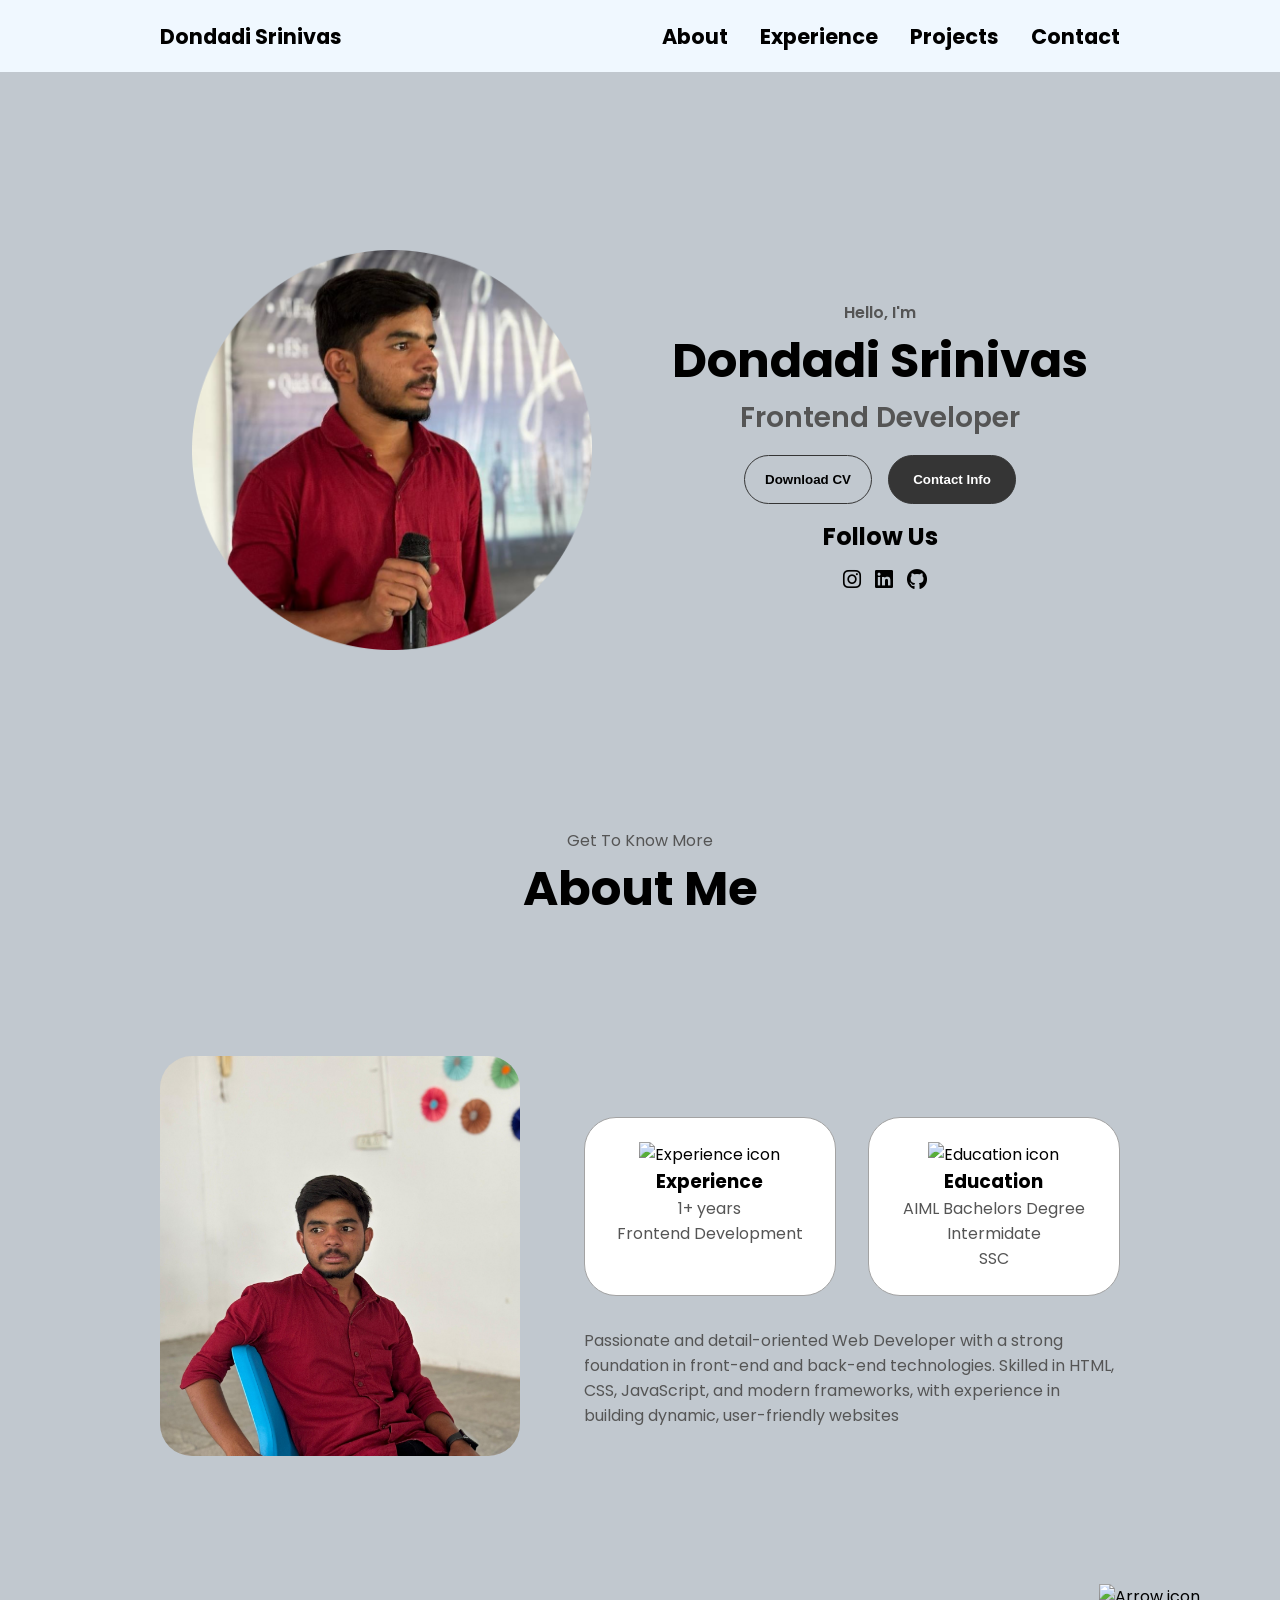
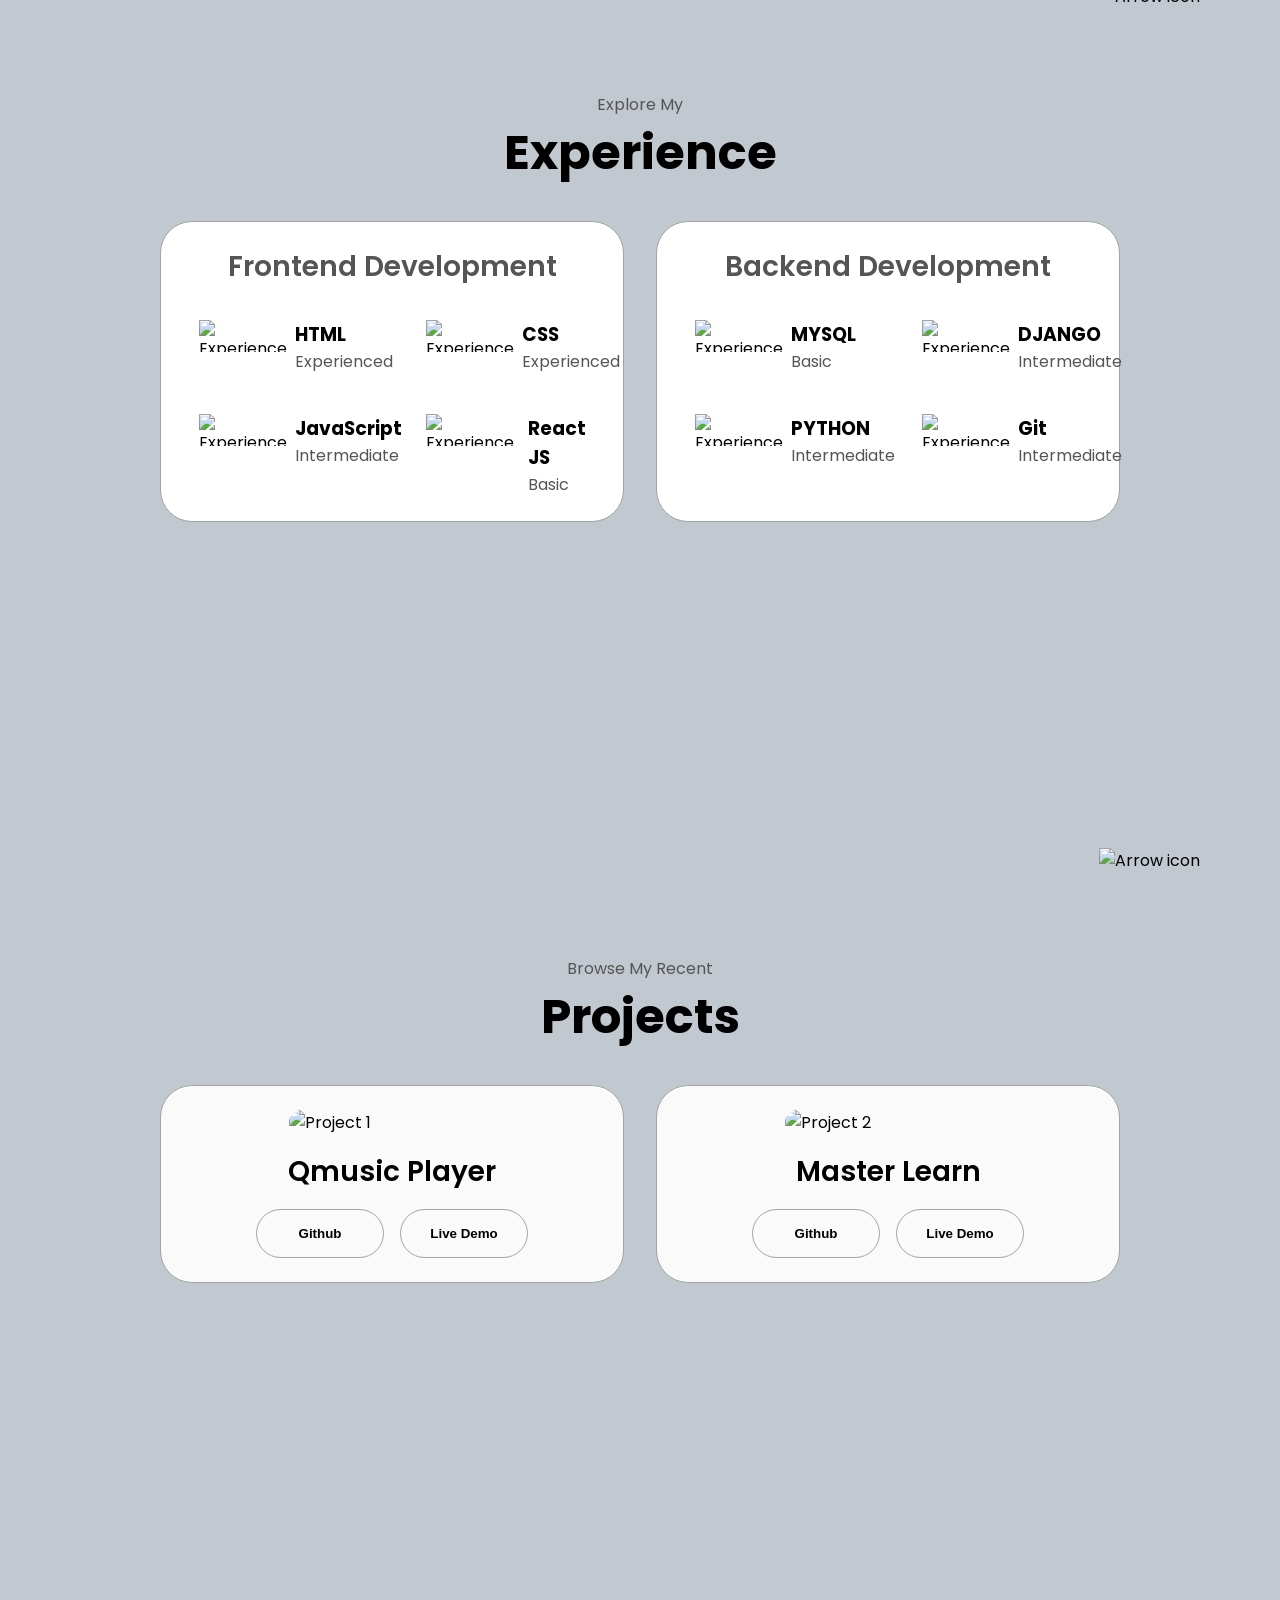
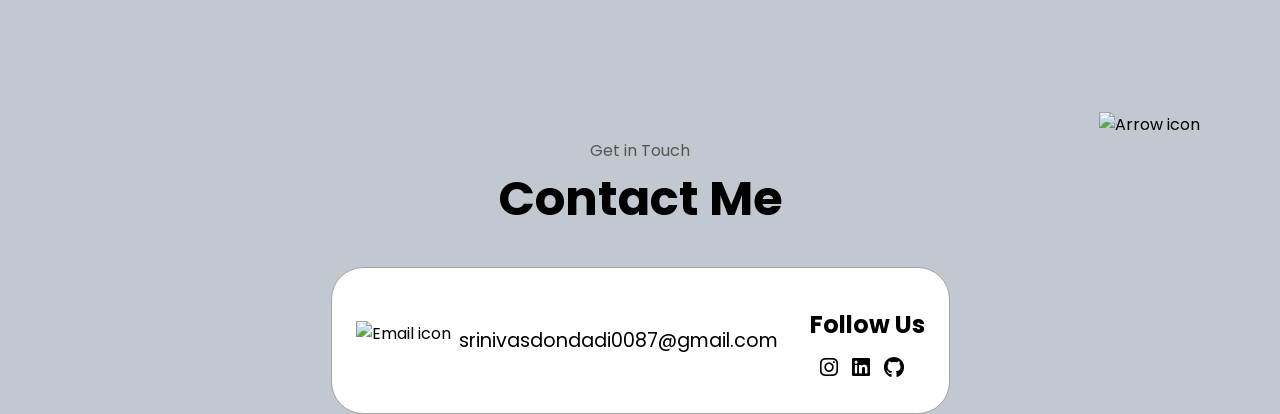
==== PORTFILO/portfolio/index.html @ 21d56cdf "Add files via upload" ====
<!DOCTYPE html>
<html lang="en">
  <head>
    <meta charset="UTF-8" />
    <meta http-equiv="X-UA-Compatible" content="IE=edge" />
    <meta name="viewport" content="width=device-width, initial-scale=1.0" />
    <title>My Portfolio</title>
    <link rel="stylesheet" href="style.css" />
    <link rel="stylesheet" href="mediaqueries.css" />
    <link rel="stylesheet" href="https://cdnjs.cloudflare.com/ajax/libs/font-awesome/6.7.2/css/all.min.css" integrity="sha512-Evv84Mr4kqVGRNSgIGL/F/aIDqQb7xQ2vcrdIwxfjThSH8CSR7PBEakCr51Ck+w+/U6swU2Im1vVX0SVk9ABhg==" crossorigin="anonymous" referrerpolicy="no-referrer" />
  </head>
  <body>
    <nav id="desktop-nav">
      <div class="logo">Dondadi Srinivas</div>
      <div>
        <ul class="nav-links">
          <li><a href="#about">About</a></li>
          <li><a href="#experience">Experience</a></li>
          <li><a href="#projects">Projects</a></li>
          <li><a href="#contact">Contact</a></li>
        </ul>
      </div>
    </nav>
    <nav id="hamburger-nav">
      <div class="logo">Dondadi Srinivas</div>
      <div class="hamburger-menu">
        <div class="hamburger-icon" onclick="toggleMenu()">
          <span></span>
          <span></span>
          <span></span>
        </div>
        <div class="menu-links">
          <li><a href="#about" onclick="toggleMenu()">About</a></li>
          <li><a href="#experience" onclick="toggleMenu()">Experience</a></li>
          <li><a href="#projects" onclick="toggleMenu()">Projects</a></li>
          <li><a href="#contact" onclick="toggleMenu()">Contact</a></li>
        </div>
      </div>
    </nav>
    <section id="profile">
      <div class="section__pic-container">
        <img src="assets\srinivas.png" alt="srinivas profile picture" />
      </div>
      <div class="section__text">
        <p class="section__text__p1">Hello, I'm</p>
        <h1 class="title">Dondadi Srinivas</h1>
        <p class="section__text__p2">Frontend Developer</p>
        <div class="btn-container">
          <button
            class="btn btn-color-2"
            onclick="window.open('assets/RESUME.pdf')"
          >
            Download CV
          </button>
          <button class="btn btn-color-1" onclick="location.href='./#contact'">
            Contact Info
          </button>
        </div>
        <div class="follow-us" id="follow">
          <div class="container">
            <div class="row">
              <div class="col-12">
                <h1 class="follow-heading">Follow Us</h1>
                <div class="d-flex flex-row justify-content-center">
                  <a href="https://www.instagram.com/srinivas_dondadi_04/"> <i class="fa-brands fa-instagram icon"></i></a>
                  <a href="https://www.linkedin.com/in/srinivas-dondadi/"><i class="fa-brands fa-linkedin icon"></i></a>
                  <a href="https://github.com/Srinivas0087"><i class="fa-brands fa-github icon "></i></a>
                  <!-- <a href=""><i class="fa-brands fa-twitter icon "></i></a> -->
                </div>
              </div>
            </div>
          </div>
        </div>
      </div>
    </section>
    <section id="about">
      <p class="section__text__p1">Get To Know More</p>
      <h1 class="title">About Me</h1>
      <div class="section-container">
        <div class="section__pic-container">
          <img
            src="assets\munna.jpg"
            alt="Profile picture"
            class="about-pic"
          />
        </div>
        <div class="about-details-container">
          <div class="about-containers">
            <div class="details-container">
              <img
                src="./assets/experience.png"
                alt="Experience icon"
                class="icon"
              />
              <h3>Experience</h3>
              <p>1+ years <br />Frontend Development</p>
            </div>
            <div class="details-container">
              <img
                src="./assets/education.png"
                alt="Education icon"
                class="icon"
              />
              <h3>Education</h3>
              <p>AIML Bachelors Degree<br />Intermidate <br> SSC</p>
            </div>
          </div>
          <div class="text-container">
            <p>
              Passionate and detail-oriented Web Developer with a strong foundation in front-end and back-end technologies. Skilled in HTML, CSS, JavaScript, and modern frameworks, with experience in building dynamic, user-friendly websites
            </p>
          </div>
        </div>
      </div>
      <img
        src="./assets/arrow.png"
        alt="Arrow icon"
        class="icon arrow"
        onclick="location.href='./#experience'"
      />
    </section>
    <section id="experience">
      <p class="section__text__p1">Explore My</p>
      <h1 class="title">Experience</h1>
      <div class="experience-details-container">
        <div class="about-containers">
          <div class="details-container">
            <h2 class="experience-sub-title">Frontend Development</h2>
            <div class="article-container">
              <article>
                <img
                  src="./assets/checkmark.png"
                  alt="Experience icon"
                  class="icon"
                />
                <div>
                  <h3>HTML</h3>
                  <p>Experienced</p>
                </div>
              </article>
              <article>
                <img
                  src="./assets/checkmark.png"
                  alt="Experience icon"
                  class="icon"
                />
                <div>
                  <h3>CSS</h3>
                  <p>Experienced</p>
                </div>
              </article>
              <article>
                <img
                  src="./assets/checkmark.png"
                  alt="Experience icon"
                  class="icon"
                />
                <div>
                  <h3>JavaScript</h3>
                  <p>Intermediate</p>
                </div>
              </article>
              <article>
                <img
                  src="./assets/checkmark.png"
                  alt="Experience icon"
                  class="icon"
                />
                <div>
                  <h3>React JS</h3>
                  <p>Basic</p>
                </div>
              </article>
              
              
            </div>
          </div>
          <div class="details-container">
            <h2 class="experience-sub-title">Backend Development</h2>
            <div class="article-container">
              <article>
                <img
                  src="./assets/checkmark.png"
                  alt="Experience icon"
                  class="icon"
                />
                <div>
                  <h3>MYSQL</h3>
                  <p>Basic</p>
                </div>
              </article>
              <article>
                <img
                  src="./assets/checkmark.png"
                  alt="Experience icon"
                  class="icon"
                />
                <div>
                  <h3>DJANGO</h3>
                  <p>Intermediate</p>
                </div>
              </article>
              <article>
                <img
                  src="./assets/checkmark.png"
                  alt="Experience icon"
                  class="icon"
                />
                <div>
                  <h3>PYTHON</h3>
                  <p>Intermediate</p>
                </div>
              </article>
              <article>
                <img
                  src="./assets/checkmark.png"
                  alt="Experience icon"
                  class="icon"
                />
                <div>
                  <h3>Git</h3>
                  <p>Intermediate</p>
                </div>
              </article>
            </div>
          </div>
        </div>
      </div>
      <img
        src="./assets/arrow.png"
        alt="Arrow icon"
        class="icon arrow"
        onclick="location.href='./#projects'"
      />
    </section>
    <section id="projects">
      <p class="section__text__p1">Browse My Recent</p>
      <h1 class="title">Projects</h1>
      <div class="experience-details-container">
        <div class="about-containers">
          <div class="details-container color-container">
            <div class="article-container">
              <img
                src="https://plus.unsplash.com/premium_photo-1677589330263-8c8d04c9201c?q=80&w=1935&auto=format&fit=crop&ixlib=rb-4.0.3&ixid=M3wxMjA3fDB8MHxwaG90by1wYWdlfHx8fGVufDB8fHx8fA%3D%3D"
                alt="Project 1"
                class="project-img"
              />
            </div>
            <h2 class="experience-sub-title project-title">Qmusic Player</h2>
            <div class="btn-container">
              <button
                class="btn btn-color-2 project-btn"
                onclick="location.href=`https://qmusicplayer.netlify.app/`""
              >
                Github
              </button>
              <button
                class="btn btn-color-2 project-btn"
                onclick="location.href='https://qmusicplayer.netlify.app/'"
              >
                Live Demo
              </button>
            </div>
          </div>
          <div class="details-container color-container">
            <div class="article-container">
              <img
                src="https://images.unsplash.com/photo-1547658719-da2b51169166?q=80&w=1964&auto=format&fit=crop&ixlib=rb-4.0.3&ixid=M3wxMjA3fDB8MHxwaG90by1wYWdlfHx8fGVufDB8fHx8fA%3D%3D"
                alt="Project 2"
                class="project-img"
              />
            </div>
            <h2 class="experience-sub-title project-title">Master Learn</h2>
            <div class="btn-container">
              <button
                class="btn btn-color-2 project-btn"
                onclick="location.href='https://masterlearn.netlify.app/'"
              >
                Github
              </button>
              <button
                class="btn btn-color-2 project-btn"
                onclick="location.href='https://masterlearn.netlify.app/'"
              >
                Live Demo
              </button> 
            </div>
          </div>
          <!-- <div class="details-container color-container">
            <div class="article-container">
              <img
                src="./assets/project-3.png"
                alt="Project 3"
                class="project-img"
              />
            </div>
            <h2 class="experience-sub-title project-title">Project Three</h2>
            <div class="btn-container">
              <button
                class="btn btn-color-2 project-btn"
                onclick="location.href='https://github.com/'"
              >
                Github
              </button>
              <button
                class="btn btn-color-2 project-btn"
                onclick="location.href='https://github.com/'"
              >
                Live Demo
              </button>
            </div>
          </div> -->
        </div>
      </div>
      <img
        src="./assets/arrow.png"
        alt="Arrow icon"
        class="icon arrow"
        onclick="location.href='./#contact'"
      />
    </section>
    <section id="contact">
      <p class="section__text__p1">Get in Touch</p>
      <h1 class="title">Contact Me</h1>
      <div class="contact-info-upper-container">
        <div class="contact-info-container">
          <img
            src="./assets/email.png"
            alt="Email icon"
            class="icon contact-icon email-icon"
          />
          <p><a href="mailto:srinivasdondadi0087@gmail.com">srinivasdondadi0087@gmail.com</a></p>
        </div>
        <div class="contact-info-container">
          <div class="follow-us" id="follow">
            <div class="container">
              <div class="row">
                <div class="col-12">
                  <h1 class="follow-heading">Follow Us</h1>
                  <div class="d-flex flex-row justify-content-center">
                    <a href="https://www.instagram.com/srinivas_dondadi_04/"> <i class="fa-brands fa-instagram icon"></i></a>
                    <a href="https://www.linkedin.com/in/srinivas-dondadi/"><i class="fa-brands fa-linkedin icon"></i></a>
                    <a href="https://github.com/Srinivas0087"><i class="fa-brands fa-github icon "></i></a>
                    <!-- <a href=""><i class="fa-brands fa-twitter icon "></i></a> -->
                  </div>
                </div>
              </div>
            </div>
          </div>
        </div>
      </div>
    <!-- </section>
    <footer>
      <nav>
        <div class="nav-links-container">
          <ul class="nav-links">
            <li><a href="#about">About</a></li>
            <li><a href="#experience">Experience</a></li>
            <li><a href="#projects">Projects</a></li>
            <li><a href="#contact">Contact</a></li>
          </ul>
        </div>
      </nav>
      <p>Copyright &#169; 2023 John Doe. All Rights Reserved.</p>
    </footer> -->
    <script src="script.js"></script>
  </body>
</html>
---- PORTFILO/portfolio/style.css ----
/* GENERAL */

@import url("https://fonts.googleapis.com/css2?family=Poppins:wght@300;400;500;600&display=swap");

* {
  margin: 0;
  padding: 0;
}

body {
  font-family: "Poppins", sans-serif;
  height: 100vh;
  background-color: rgba(89, 107, 125, 0.368);
  scroll-behavior: smooth;
}

html {
  scroll-behavior: smooth;
}

p {
  color: rgb(85, 85, 85);
}

/* TRANSITION */

a,
.btn {
  transition: all 300ms ease;
}

/* DESKTOP NAV */

nav,
.nav-links {
  display: flex;
  font-size: 1rem;
  font-weight: bold;
}

nav {
  justify-content: space-around;
  align-items: center;
  height: 8vh;
  font-size: 1rem;
  font-weight: bold;
  background-color: aliceblue;
}

.nav-links {
  gap: 2rem;
  list-style: none;
  font-size: 1.3rem;
}

a {
  color: black;
  text-decoration: none;
  text-decoration-color: white;
}

a:hover {
  color: grey;
  text-decoration: underline;
  text-underline-offset: 1rem;
  text-decoration-color: rgb(181, 181, 181);
}

.logo {
  font-size: 1.3rem;
}

.logo:hover {
  cursor: default;
}

/* HAMBURGER MENU */

#hamburger-nav {
  display: none;
}

.hamburger-menu {
  position: relative;
  display: inline-block;
}

.hamburger-icon {
  display: flex;
  flex-direction: column;
  justify-content: space-between;
  height: 24px;
  width: 30px;
  cursor: pointer;
}

.hamburger-icon span {
  width: 100%;
  height: 2px;
  background-color: black;
  transition: all 0.3 ease-in-out;
}

.menu-links {
  position: absolute;
  top: 100%;
  right: 0;
  background-color: white;
  width: fit-content;
  max-height: 0;
  overflow: hidden;
  transition: all 0.3 ease-in-out;
}

.menu-links a {
  display: block;
  padding: 10px;
  text-align: center;
  font-size: 1.5rem;
  color: black;
  text-decoration: none;
  transition: all 0.3 ease-in-out;
}

.menu-links li {
  list-style: none;
}

.menu-links.open {
  max-height: 300px;
}

.hamburger-icon.open span:first-child {
  transform: rotate(45deg) translate(10px, 5px);
}

.hamburger-icon.open span:nth-child(2) {
  opacity: 0;
}

.hamburger-icon.open span:last-child {
  transform: rotate(-45deg) translate(10px, -5px);
}

.hamburger-icon span:first-child {
  transform: none;
}

.hamburger-icon span:first-child {
  opacity: 1;
}

.hamburger-icon span:first-child {
  transform: none;
}

/* SECTIONS */

section {
  padding-top: 4vh;
  height: 96vh;
  margin: 0 10rem;
  box-sizing: border-box;
  min-height: fit-content;
}

.section-container {
  display: flex;
}

/* PROFILE SECTION */

#profile {
  display: flex;
  justify-content: center;
  gap: 5rem;
  height: 80vh;
}

.section__pic-container {
  display: flex;
  height: 200px;
  width: 200px;
  margin: auto 0;
  justify-content: right;
  /* align-items: start; */
}
.follow-heading{
  font-size: 1.5rem;
  padding-top: 15px;
}
i{
  padding-left: 10px;
  font-size: 1.3rem;
  padding-top: 15px;

}
.section__text {
  align-self: center;
  text-align: center;
}

.section__text p {
  font-weight: 600;
}

.section__text__p1 {
  text-align: center;
}

.section__text__p2 {
  font-size: 1.75rem;
  margin-bottom: 1rem;
}

.title {
  font-size: 3rem;
  text-align: center;
}

#socials-container {
  display: flex;
  justify-content: center;
  margin-top: 1rem;
  gap: 1rem;
}

/* ICONS */

.icon {
  cursor: pointer;
  height: 2rem;
}

/* BUTTONS */

.btn-container {
  display: flex;
  justify-content: center;
  gap: 1rem;
}

.btn {
  font-weight: 600;
  transition: all 300ms ease;
  padding: 1rem;
  width: 8rem;
  border-radius: 2rem;
}

.btn-color-1,
.btn-color-2 {
  border: rgb(53, 53, 53) 0.1rem solid;
}

.btn-color-1:hover,
.btn-color-2:hover {
  cursor: pointer;
}

.btn-color-1,
.btn-color-2:hover {
  background: rgb(53, 53, 53);
  color: white;
}

.btn-color-1:hover {
  background: rgb(0, 0, 0);
}

.btn-color-2 {
  background: none;
}

.btn-color-2:hover {
  border: rgb(255, 255, 255) 0.1rem solid;
}

.btn-container {
  gap: 1rem;
}

/* ABOUT SECTION */

#about {
  position: relative;
}

.about-containers {
  gap: 2rem;
  margin-bottom: 2rem;
  margin-top: 2rem;
}

.about-details-container {
  justify-content: center;
  flex-direction: column;
}

.about-containers,
.about-details-container {
  display: flex;
}

.about-pic {
  border-radius: 2rem;
}

.arrow {
  position: absolute;
  right: -5rem;
  bottom: 2.5rem;
  /* padding-bottom: 50px; */
}

.details-container {
  padding: 1.5rem;
  flex: 1;
  background: white;
  border-radius: 2rem;
  border: rgb(53, 53, 53) 0.1rem solid;
  border-color: rgb(163, 163, 163);
  text-align: center;
}

.section-container {
  gap: 4rem;
  height: 80%;
}

.section__pic-container {
  height: 400px;
  width: 400px;
  margin: auto 0;
}

/* EXPERIENCE SECTION */

#experience {
  position: relative;
}

.experience-sub-title {
  color: rgb(85, 85, 85);
  font-weight: 600;
  font-size: 1.75rem;
  margin-bottom: 2rem;
  /* height:110%; */
}

.experience-details-container {
  display: flex;
  justify-content: center;
  flex-direction: column;
}

.article-container {
  display: flex;
  text-align: initial;
  flex-wrap: wrap;
  flex-direction: row;
  gap: 2.5rem;
  justify-content: space-around;
}

article {
  display: flex;
  width: 10rem;
  justify-content: space-around;
  gap: 0.5rem;
}

article .icon {
  cursor: default;
}

/* PROJECTS SECTION */

#projects {
  position: relative;
  /* padding-bottom: 580px; */
}

.color-container {
  border-color: rgb(163, 163, 163);
  background: rgb(250, 250, 250);
  /* width: 50%; */
}

.project-img {
  border-radius: 2rem;
  width: 50%;
  height: 50%;
}

.project-title {
  margin: 1rem;
  color: black;
}

.project-btn {
  color: black;
  border-color: rgb(163, 163, 163);
}

/* CONTACT */

#contact {
  display: flex;
  justify-content: center;
  flex-direction: column;
  height: 20vh;
  /* padding-bottom: 250px; */
}

.contact-info-upper-container {
  display: flex;
  justify-content: center;
  border-radius: 2rem;
  border: rgb(53, 53, 53) 0.1rem solid;
  border-color: rgb(163, 163, 163);
  background-color: white;
  margin: 2rem auto;
  padding: 0.5rem;
  /* padding-bottom: 5; */
}

.contact-info-container {
  display: flex;
  align-items: center;
  justify-content: center;
  gap: 0.5rem;
  margin: 1rem;
}

.contact-info-container p {
  font-size: larger;
}

.contact-icon {
  cursor: default;
}

.email-icon {
  height: 2.5rem;
}

/* FOOTER SECTION */

footer {
  height: 26vh;
  margin: 0 1rem;
}

footer p {
  text-align: center;
}
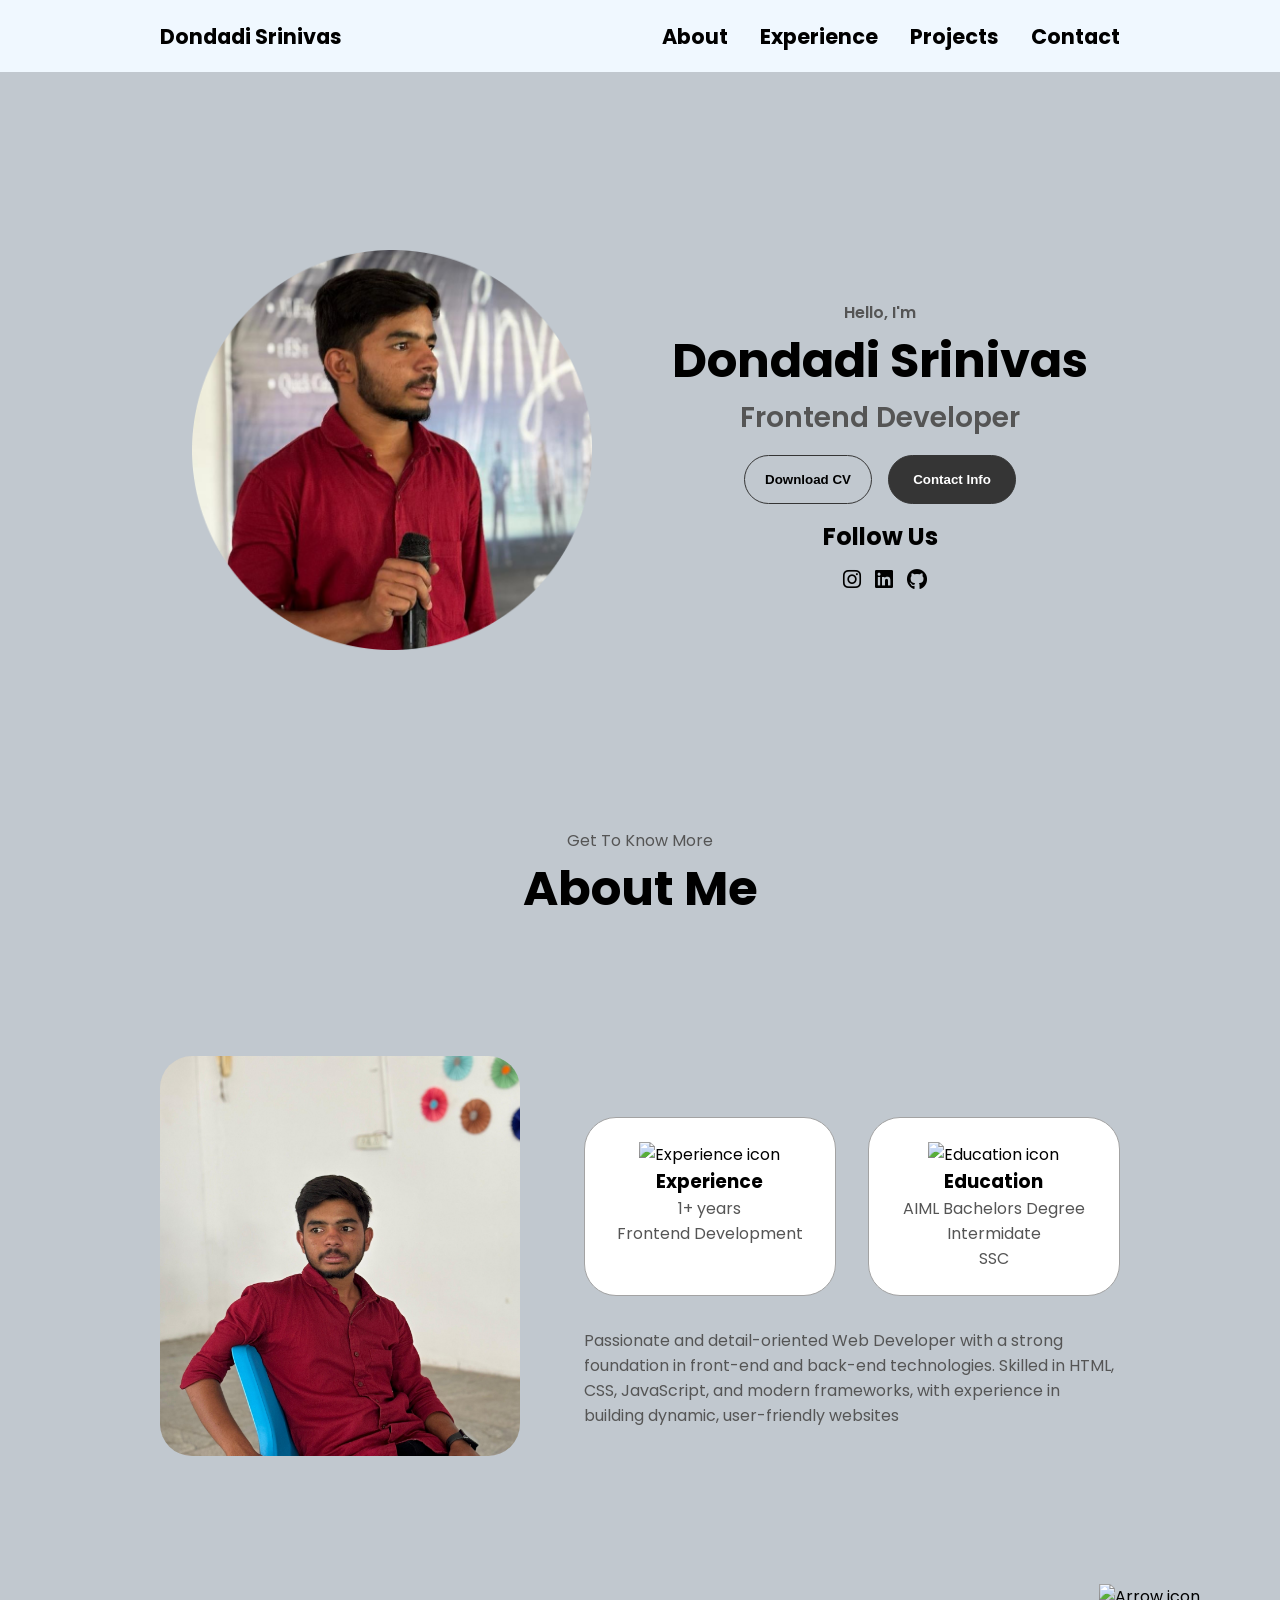
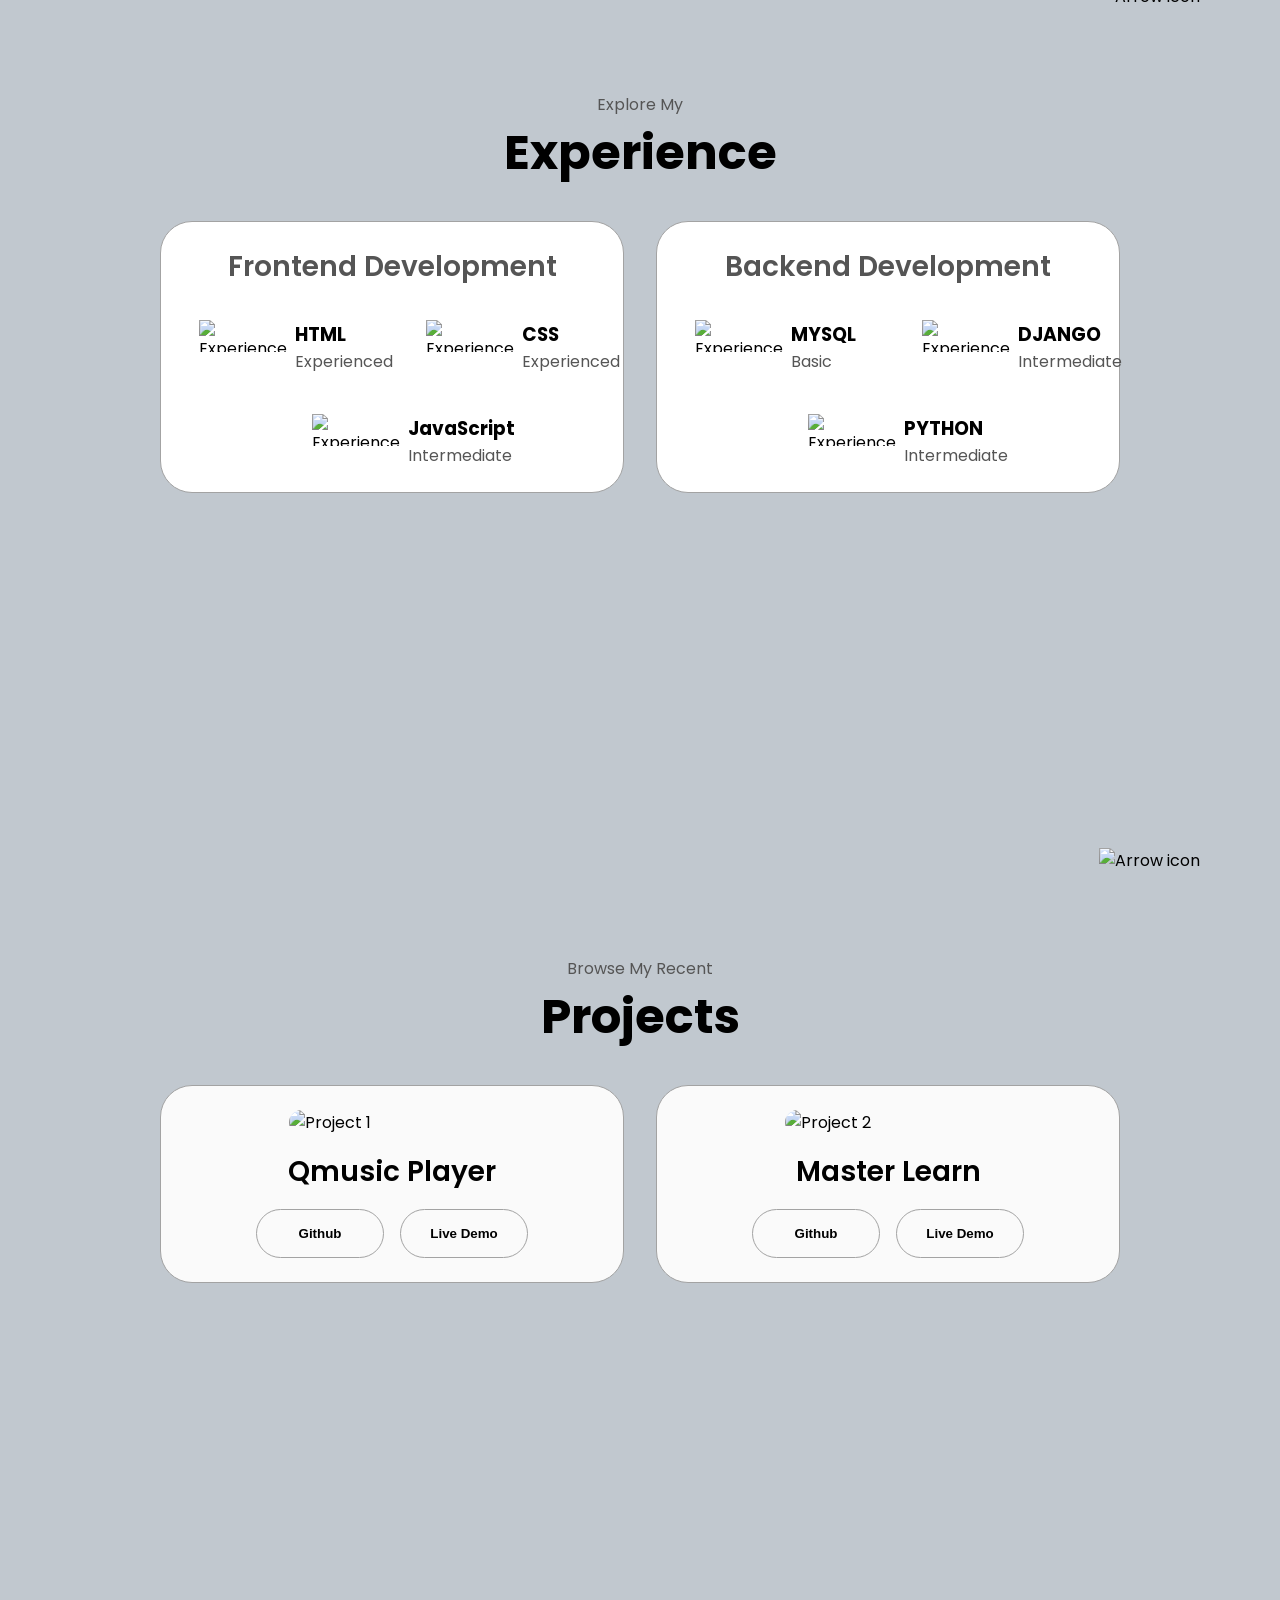
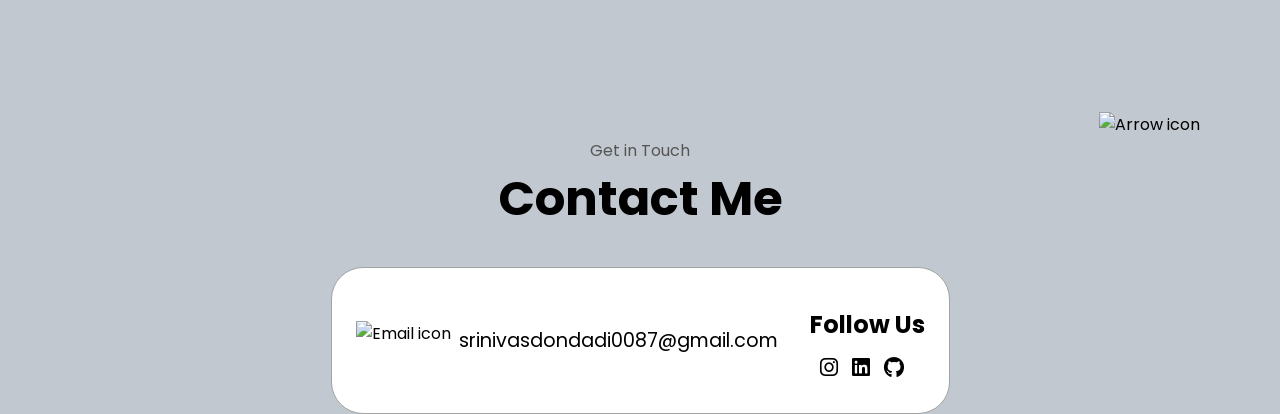
==== commit 63ccb902: "update jlji" ====
--- a/PORTFILO/portfolio/index.html
+++ b/PORTFILO/portfolio/index.html
@@ -48,7 +48,7 @@
         <div class="btn-container">
           <button
             class="btn btn-color-2"
-            onclick="window.open('assets/RESUME.pdf')"
+            onclick="window.open('assets/Dondadi Srinivas 1.pdf')"
           >
             Download CV
           </button>
@@ -160,7 +160,7 @@
                   <p>Intermediate</p>
                 </div>
               </article>
-              <article>
+              <!-- <article>
                 <img
                   src="./assets/checkmark.png"
                   alt="Experience icon"
@@ -170,7 +170,7 @@
                   <h3>React JS</h3>
                   <p>Basic</p>
                 </div>
-              </article>
+              </article> -->
               
               
             </div>
@@ -211,7 +211,7 @@
                   <p>Intermediate</p>
                 </div>
               </article>
-              <article>
+              <!-- <article>
                 <img
                   src="./assets/checkmark.png"
                   alt="Experience icon"
@@ -221,7 +221,7 @@
                   <h3>Git</h3>
                   <p>Intermediate</p>
                 </div>
-              </article>
+              </article> -->
             </div>
           </div>
         </div>
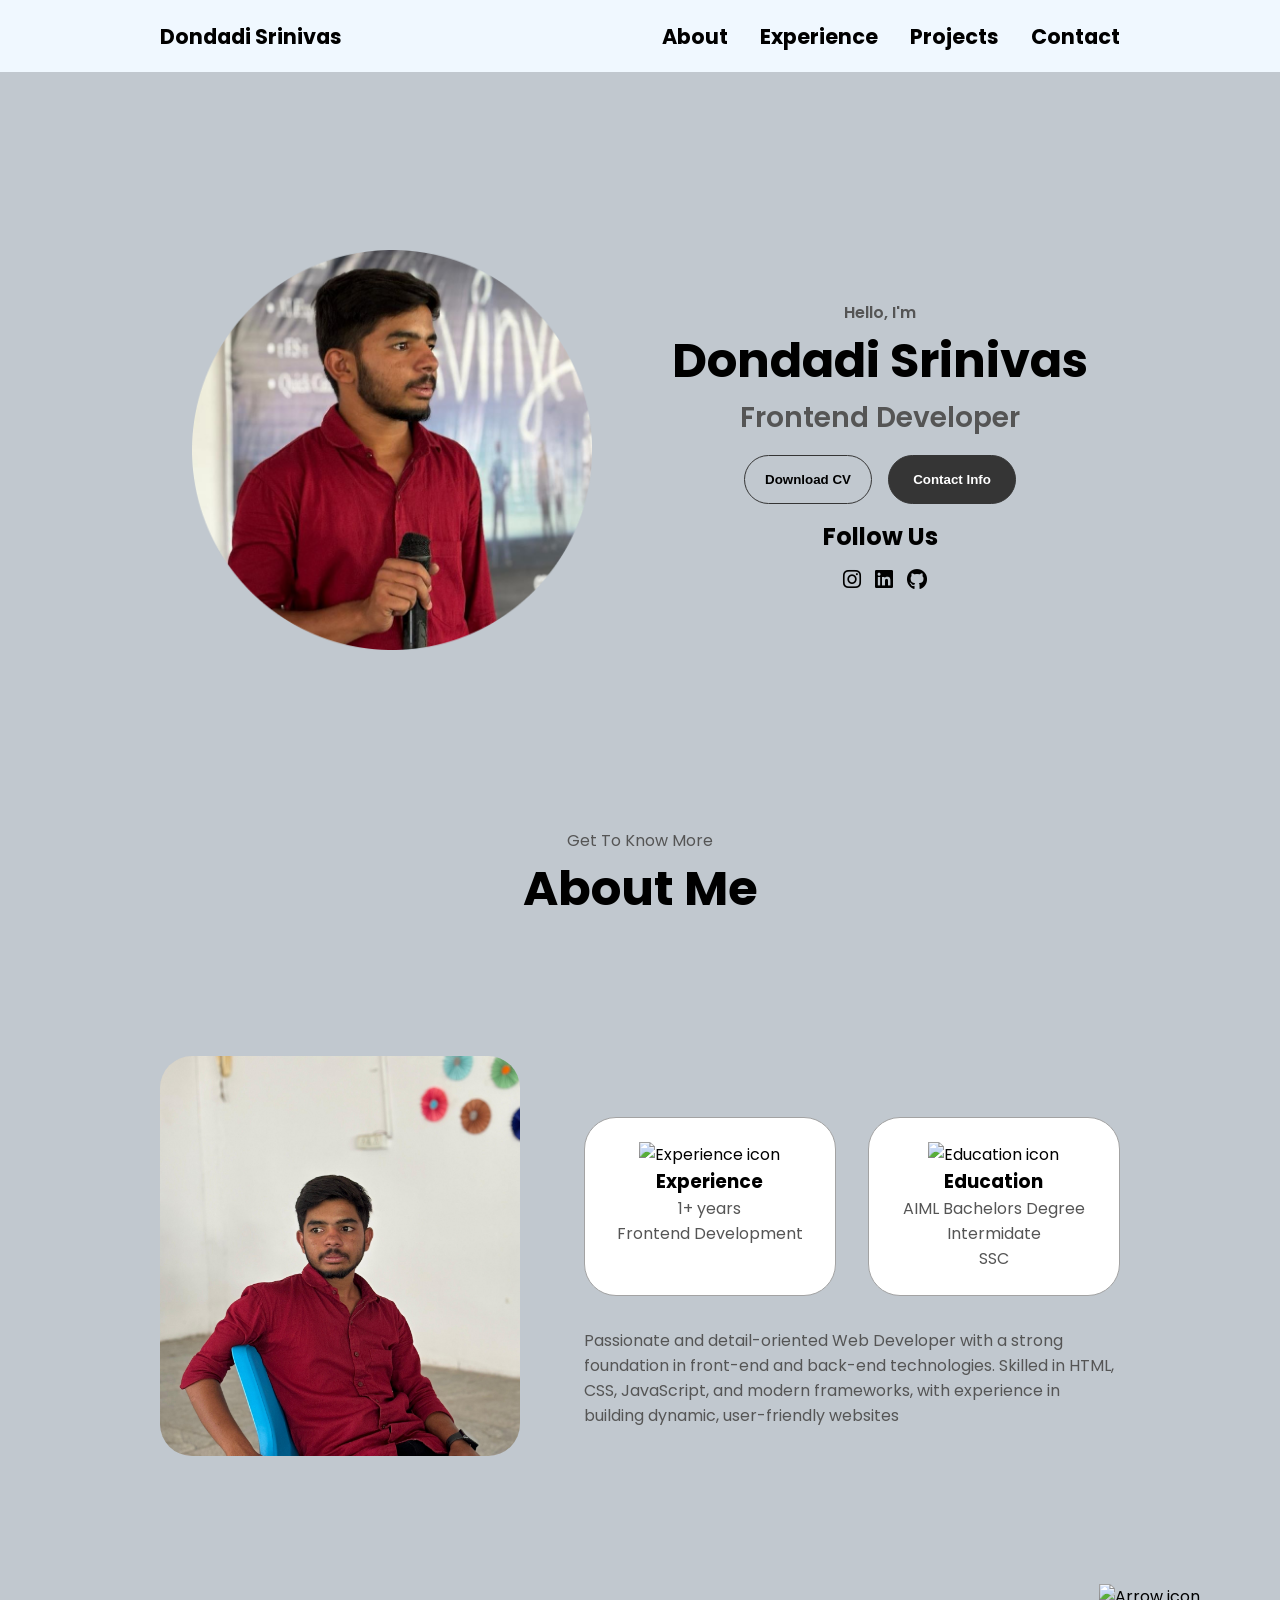
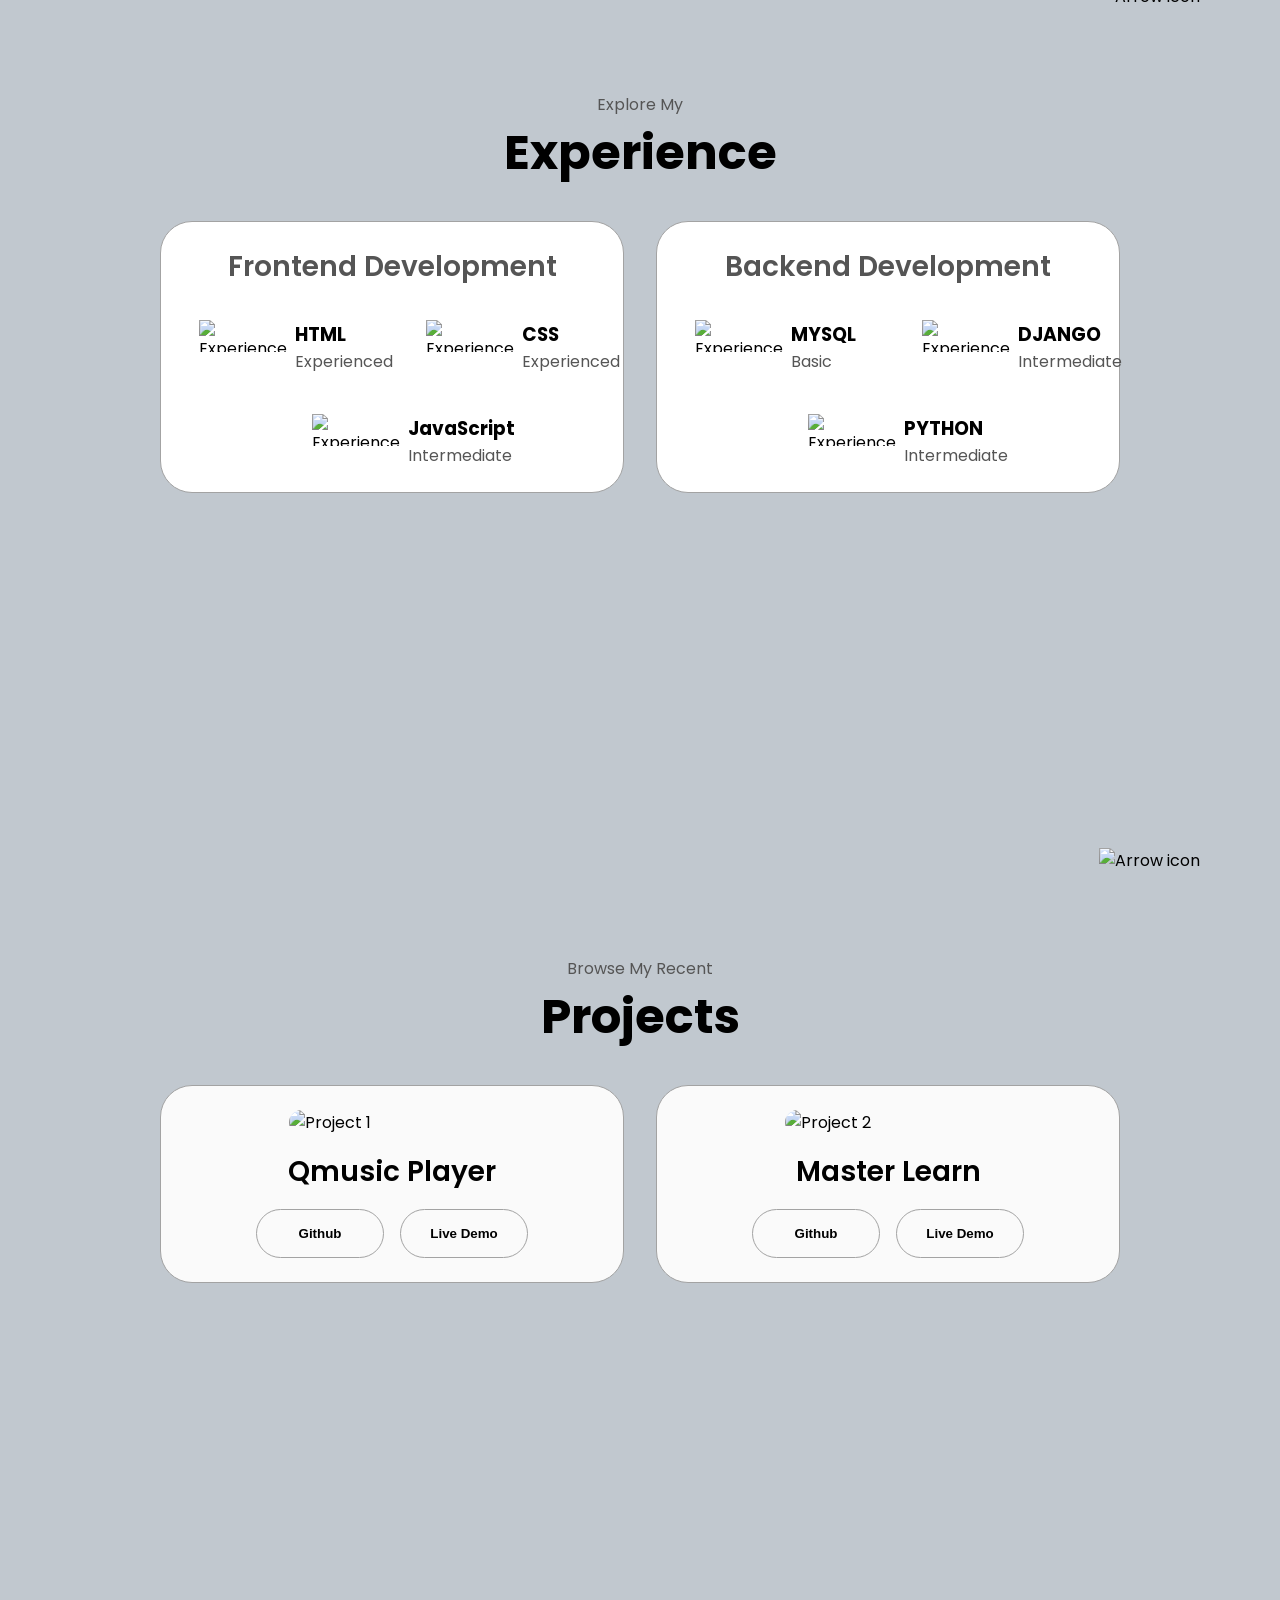
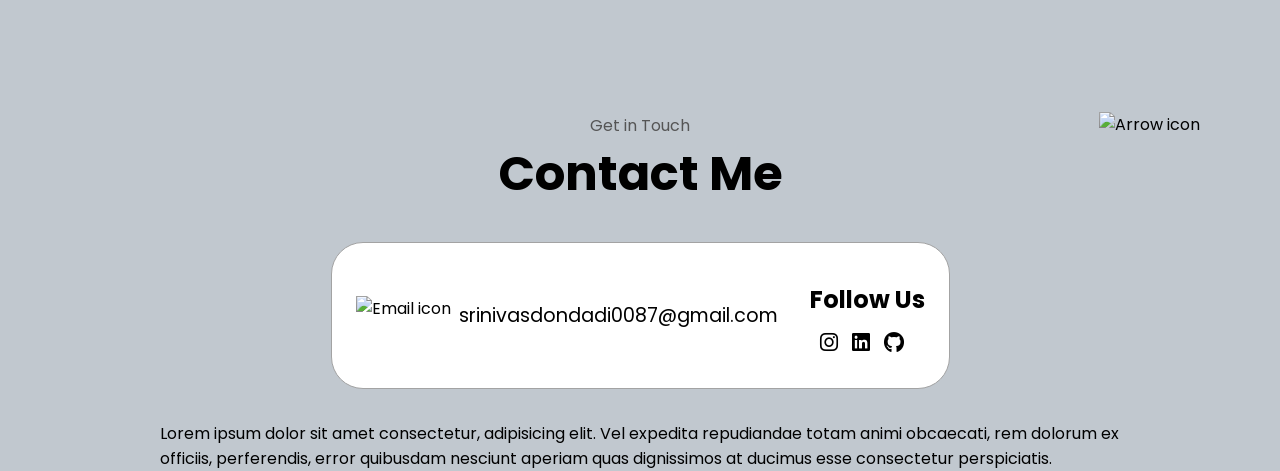
==== commit cc256a02: "kklhl klhkl" ====
--- a/PORTFILO/portfolio/index.html
+++ b/PORTFILO/portfolio/index.html
@@ -366,3 +366,5 @@
     <script src="script.js"></script>
   </body>
 </html>
+
+Lorem ipsum dolor sit amet consectetur, adipisicing elit. Vel expedita repudiandae totam animi obcaecati, rem dolorum ex officiis, perferendis, error quibusdam nesciunt aperiam quas dignissimos at ducimus esse consectetur perspiciatis.
